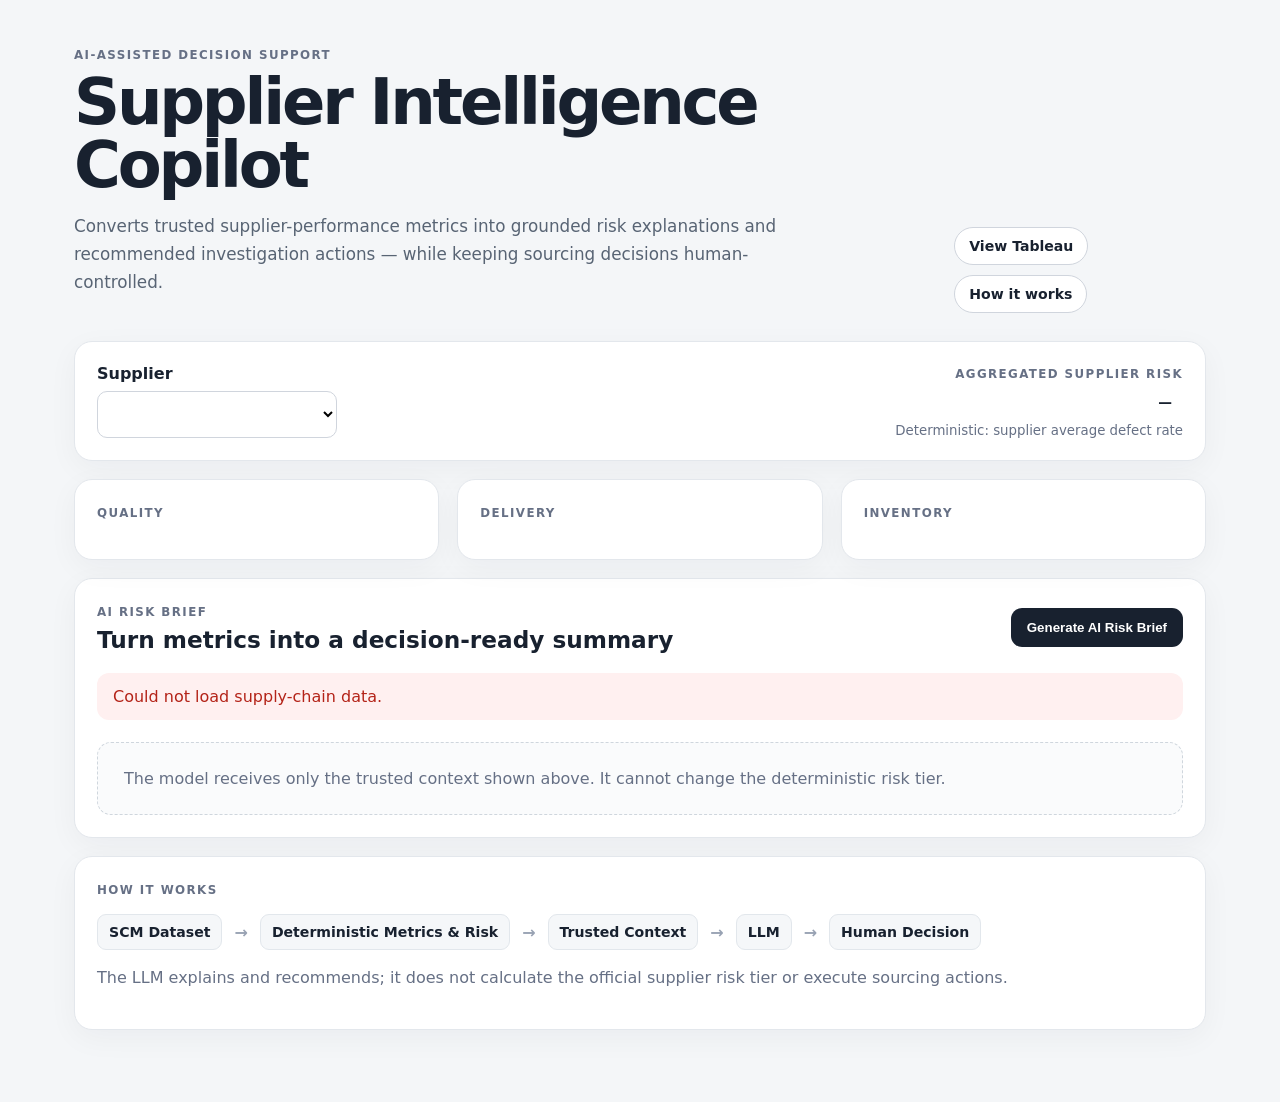
==== index.html @ 307c9f2f "Add files via upload" ====
<!doctype html>
<html lang="en">
<head>
  <meta charset="UTF-8" />
  <meta name="viewport" content="width=device-width, initial-scale=1.0" />
  <meta name="description" content="AI-assisted supplier risk decision support built on deterministic supply-chain metrics." />
  <title>Supplier Intelligence Copilot</title>
  <link rel="stylesheet" href="./app.css" />
</head>
<body>
  <main class="shell">
    <header class="hero">
      <div>
        <span class="eyebrow">AI-assisted decision support</span>
        <h1>Supplier Intelligence Copilot</h1>
        <p>Converts trusted supplier-performance metrics into grounded risk explanations and recommended investigation actions — while keeping sourcing decisions human-controlled.</p>
      </div>
      <div class="hero-links">
        <a href="https://public.tableau.com/views/InventorySupplyChainHealthMonitoringStory/Story1?:language=en-US&:sid=&:redirect=auth&:display_count=n&:origin=viz_share_link" target="_blank" rel="noreferrer">View Tableau</a>
        <a href="#how-it-works">How it works</a>
      </div>
    </header>

    <section class="panel controls">
      <label>Supplier<select id="supplierSelect"></select></label>
      <div>
        <span class="section-label">Aggregated Supplier Risk</span>
        <span id="riskTier" class="risk">—</span>
        <small>Deterministic: supplier average defect rate</small>
      </div>
    </section>

    <section class="grid three">
      <article class="panel">
        <span class="section-label">Quality</span>
        <div id="qualityMetrics" class="metric-grid"></div>
      </article>
      <article class="panel">
        <span class="section-label">Delivery</span>
        <div id="deliveryMetrics" class="metric-grid"></div>
      </article>
      <article class="panel">
        <span class="section-label">Inventory</span>
        <div id="inventoryMetrics" class="metric-grid"></div>
      </article>
    </section>

    <section class="panel copilot">
      <div class="copilot-head">
        <div>
          <span class="section-label">AI Risk Brief</span>
          <h2>Turn metrics into a decision-ready summary</h2>
        </div>
        <button id="generateButton">Generate AI Risk Brief</button>
      </div>
      <div id="errorBox" class="error hidden"></div>
      <div id="briefArea" class="placeholder">The model receives only the trusted context shown above. It cannot change the deterministic risk tier.</div>
    </section>

    <section class="panel architecture" id="how-it-works">
      <span class="section-label">How it works</span>
      <div class="flow"><span>SCM Dataset</span><b>→</b><span>Deterministic Metrics & Risk</span><b>→</b><span>Trusted Context</span><b>→</b><span>LLM</span><b>→</b><span>Human Decision</span></div>
      <p class="muted">The LLM explains and recommends; it does not calculate the official supplier risk tier or execute sourcing actions.</p>
    </section>
  </main>
  <script type="module" src="./app.js"></script>
</body>
</html>
---- app.css ----
:root{font-family:Inter,ui-sans-serif,system-ui,-apple-system,BlinkMacSystemFont,"Segoe UI",sans-serif;color:#18212f;background:#f4f6f8}*{box-sizing:border-box}body{margin:0}.shell{max-width:1180px;margin:0 auto;padding:44px 24px 72px}.hero{display:flex;justify-content:space-between;gap:32px;align-items:flex-end;margin-bottom:28px}.hero h1{margin:8px 0 12px;font-size:clamp(2.2rem,5vw,4.2rem);letter-spacing:-.05em;line-height:.98}.hero p{max-width:760px;color:#586474;font-size:1.05rem;line-height:1.65}.eyebrow,.section-label{font-size:.74rem;text-transform:uppercase;letter-spacing:.12em;font-weight:800;color:#667085}.hero-links{display:flex;gap:10px;flex-wrap:wrap}.hero-links a{text-decoration:none;color:inherit;padding:10px 14px;border:1px solid #d0d5dd;border-radius:999px;background:#fff;font-weight:700;font-size:.88rem}.panel{background:#fff;border:1px solid #e3e7ec;border-radius:18px;padding:22px;box-shadow:0 8px 30px rgba(16,24,40,.045)}.controls{display:flex;justify-content:space-between;align-items:end;gap:24px;margin-bottom:18px}.controls label{display:grid;gap:8px;font-weight:800}select{min-width:240px;font:inherit;padding:12px;border:1px solid #d0d5dd;border-radius:10px;background:#fff}.controls>div{display:grid;gap:6px;justify-items:end}.controls small{color:#667085}.risk{display:inline-flex;width:fit-content;padding:7px 11px;border-radius:999px;font-weight:900;font-size:.86rem}.risk.low{background:#e9f8ef;color:#187742}.risk.medium{background:#fff3d6;color:#8a5a00}.risk.high{background:#feecec;color:#b42318}.grid.three{display:grid;grid-template-columns:repeat(3,1fr);gap:18px;margin-bottom:18px}.metric-grid{display:grid;gap:12px;margin-top:16px}.metric{display:grid;grid-template-columns:1fr auto;gap:4px 12px;border-top:1px solid #edf0f2;padding-top:12px}.metric:first-child{border-top:0;padding-top:0}.metric-label{color:#667085}.metric strong{font-size:1.1rem}.metric small{grid-column:1/-1;color:#8a94a3;line-height:1.4}.copilot{margin-bottom:18px}.copilot-head{display:flex;align-items:center;justify-content:space-between;gap:24px}.copilot h2{margin:6px 0 0;font-size:1.45rem}button{border:0;border-radius:11px;padding:12px 16px;background:#18212f;color:#fff;font-weight:800;cursor:pointer}button:disabled{opacity:.55;cursor:wait}.placeholder{margin-top:22px;border:1px dashed #cfd6dd;border-radius:14px;padding:26px;color:#667085;background:#fafbfc}.error{margin-top:20px;padding:14px 16px;border-radius:12px;background:#fff0f0;color:#b42318}.hidden{display:none}.brief{margin-top:24px}.brief-summary{display:flex;gap:14px;align-items:flex-start;padding-bottom:20px;border-bottom:1px solid #edf0f2}.brief-summary p{margin:2px 0;line-height:1.65}.brief-columns{display:grid;grid-template-columns:1fr 1fr;gap:28px;margin-top:22px}h3{font-size:.95rem;margin:0 0 12px}.evidence-card{display:grid;gap:5px;background:#f8fafb;border:1px solid #edf0f2;padding:13px;border-radius:12px;margin-bottom:10px}.evidence-card span{color:#667085;font-size:.9rem}.actions,.limitations{margin-top:22px}.actions li,.limitations li{margin:8px 0;line-height:1.55}.human-review{display:grid;gap:4px;margin-top:24px;padding:14px 16px;border-radius:12px;background:#fff8e7;border:1px solid #f7dfa1}.human-review span{color:#6f5a23;font-size:.9rem}.architecture .flow{display:flex;gap:12px;flex-wrap:wrap;align-items:center;margin:16px 0 8px}.flow span{background:#f5f7f9;border:1px solid #e2e7ec;padding:9px 11px;border-radius:9px;font-weight:750;font-size:.88rem}.flow b{color:#98a2b3}.muted{color:#667085;line-height:1.55}@media(max-width:860px){.hero,.controls,.copilot-head{align-items:stretch;flex-direction:column}.controls>div{justify-items:start}.grid.three,.brief-columns{grid-template-columns:1fr}}
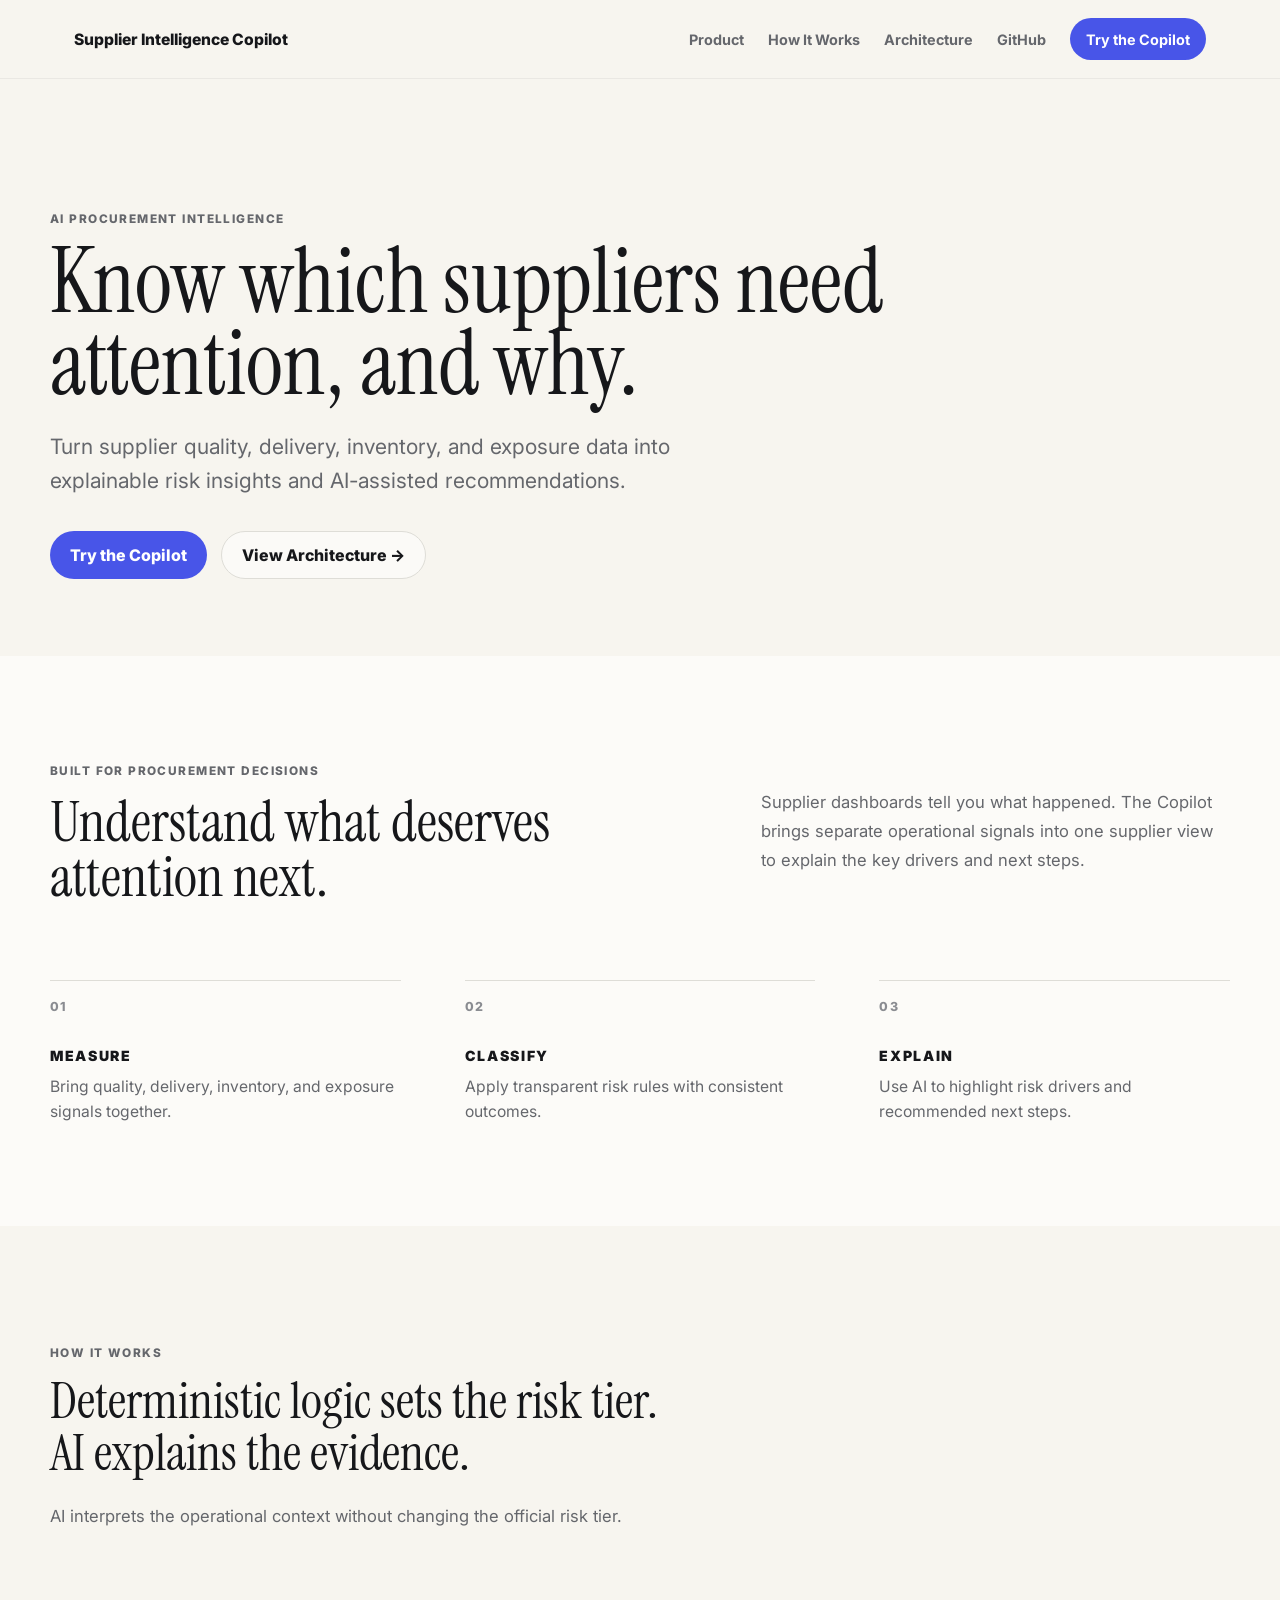
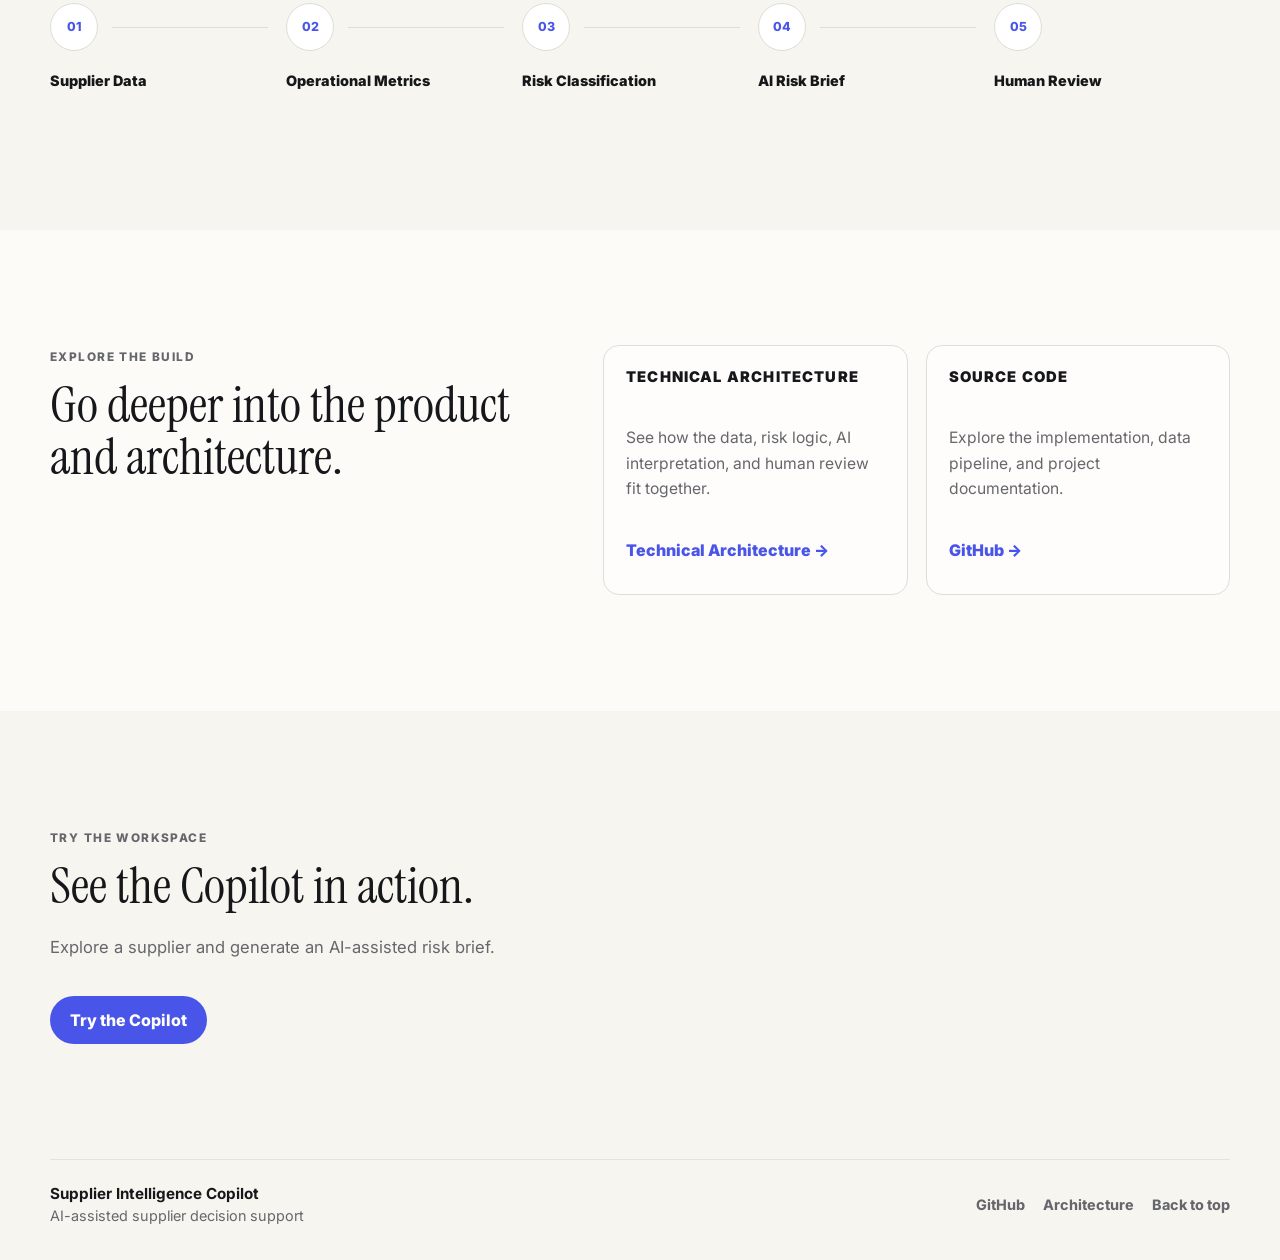
==== commit 3ab5c9ed: "Complete Phase 1 product landing page and Copilot workspace split [skip netlify]" ====
--- a/index.html
+++ b/index.html
@@ -5,64 +5,144 @@
   <meta name="viewport" content="width=device-width, initial-scale=1.0" />
   <meta name="description" content="AI-assisted supplier risk decision support built on deterministic supply-chain metrics." />
   <title>Supplier Intelligence Copilot</title>
+  <link rel="preconnect" href="https://fonts.googleapis.com" />
+  <link rel="preconnect" href="https://fonts.gstatic.com" crossorigin />
+  <link href="https://fonts.googleapis.com/css2?family=Instrument+Serif:ital@0;1&family=Inter:wght@400;500;600;700;800;900&display=swap" rel="stylesheet" />
   <link rel="stylesheet" href="./app.css" />
 </head>
 <body>
-  <main class="shell">
-    <header class="hero">
-      <div>
-        <span class="eyebrow">AI-assisted decision support</span>
-        <h1>Supplier Intelligence Copilot</h1>
-        <p>Converts trusted supplier-performance metrics into grounded risk explanations and recommended investigation actions — while keeping sourcing decisions human-controlled.</p>
+  <header class="site-header">
+    <nav class="site-nav" aria-label="Primary navigation">
+      <a class="wordmark" href="#top">Supplier Intelligence Copilot</a>
+      <div class="nav-actions">
+        <a href="#product">Product</a>
+        <a href="#how-it-works">How It Works</a>
+        <a href="https://app.notion.com/p/7-Technical-Architecture-3e1d02e1221d801fa287d18869d9af95?source=copy_link" target="_blank" rel="noreferrer">Architecture</a>
+        <a href="https://github.com/parulwalkey/supply-chain-health-monitor" target="_blank" rel="noreferrer">GitHub</a>
+        <a class="nav-cta" href="./copilot.html">Try the Copilot</a>
       </div>
-      <div class="hero-links">
-        <a href="https://public.tableau.com/views/InventorySupplyChainHealthMonitoringStory/Story1?:language=en-US&:sid=&:redirect=auth&:display_count=n&:origin=viz_share_link" target="_blank" rel="noreferrer">View Tableau</a>
-        <a href="#how-it-works">How it works</a>
-      </div>
-    </header>
+    </nav>
+  </header>
 
-    <section class="panel controls">
-      <label>Supplier<select id="supplierSelect"></select></label>
-      <div>
-        <span class="section-label">Aggregated Supplier Risk</span>
-        <span id="riskTier" class="risk">—</span>
-        <small>Deterministic: supplier average defect rate</small>
+  <main>
+    <section class="product-hero" id="top" aria-labelledby="product-title">
+      <div class="hero-inner">
+        <span class="eyebrow">AI Procurement Intelligence</span>
+        <h1 id="product-title">Know which suppliers need attention, and why.</h1>
+        <p>Turn supplier quality, delivery, inventory, and exposure data into explainable risk insights and AI-assisted recommendations.</p>
+        <div class="hero-ctas">
+          <a class="primary-cta" href="./copilot.html">Try the Copilot</a>
+          <a class="secondary-cta" href="https://app.notion.com/p/7-Technical-Architecture-3e1d02e1221d801fa287d18869d9af95?source=copy_link" target="_blank" rel="noreferrer">View Architecture →</a>
+        </div>
       </div>
     </section>
 
-    <section class="grid three">
-      <article class="panel">
-        <span class="section-label">Quality</span>
-        <div id="qualityMetrics" class="metric-grid"></div>
-      </article>
-      <article class="panel">
-        <span class="section-label">Delivery</span>
-        <div id="deliveryMetrics" class="metric-grid"></div>
-      </article>
-      <article class="panel">
-        <span class="section-label">Inventory</span>
-        <div id="inventoryMetrics" class="metric-grid"></div>
-      </article>
+    <section class="product-context" id="product" aria-labelledby="product-context-title">
+      <div class="product-context-inner">
+        <div class="product-context-heading">
+          <span class="eyebrow">Built for Procurement Decisions</span>
+          <h2 id="product-context-title">Understand what deserves attention next.</h2>
+        </div>
+        <p class="product-context-summary">Supplier dashboards tell you what happened. The Copilot brings separate operational signals into one supplier view to explain the key drivers and next steps.</p>
+
+        <ol class="product-model" aria-label="Three-step product model">
+          <li>
+            <span class="step-number" aria-hidden="true">01</span>
+            <h3>MEASURE</h3>
+            <p>Bring quality, delivery, inventory, and exposure signals together.</p>
+          </li>
+          <li>
+            <span class="step-number" aria-hidden="true">02</span>
+            <h3>CLASSIFY</h3>
+            <p>Apply transparent risk rules with consistent outcomes.</p>
+          </li>
+          <li>
+            <span class="step-number" aria-hidden="true">03</span>
+            <h3>EXPLAIN</h3>
+            <p>Use AI to highlight risk drivers and recommended next steps.</p>
+          </li>
+        </ol>
+      </div>
     </section>
 
-    <section class="panel copilot">
-      <div class="copilot-head">
-        <div>
-          <span class="section-label">AI Risk Brief</span>
-          <h2>Turn metrics into a decision-ready summary</h2>
-        </div>
-        <button id="generateButton">Generate AI Risk Brief</button>
+    <section class="landing-how" id="how-it-works" aria-labelledby="how-title">
+      <div class="landing-how-inner">
+        <span class="eyebrow">How It Works</span>
+        <h2 id="how-title">
+          <span>Deterministic logic sets the risk tier.</span>
+          <span>AI explains the evidence.</span>
+        </h2>
+        <p>AI interprets the operational context without changing the official risk tier.</p>
+        <ol class="process-flow" aria-label="Product workflow">
+          <li>
+            <span class="step-number" aria-hidden="true">01</span>
+            <span>Supplier Data</span>
+          </li>
+          <li>
+            <span class="step-number" aria-hidden="true">02</span>
+            <span>Operational Metrics</span>
+          </li>
+          <li>
+            <span class="step-number" aria-hidden="true">03</span>
+            <span>Risk Classification</span>
+          </li>
+          <li>
+            <span class="step-number" aria-hidden="true">04</span>
+            <span>AI Risk Brief</span>
+          </li>
+          <li>
+            <span class="step-number" aria-hidden="true">05</span>
+            <span>Human Review</span>
+          </li>
+        </ol>
       </div>
-      <div id="errorBox" class="error hidden"></div>
-      <div id="briefArea" class="placeholder">The model receives only the trusted context shown above. It cannot change the deterministic risk tier.</div>
     </section>
 
-    <section class="panel architecture" id="how-it-works">
-      <span class="section-label">How it works</span>
-      <div class="flow"><span>SCM Dataset</span><b>→</b><span>Deterministic Metrics & Risk</span><b>→</b><span>Trusted Context</span><b>→</b><span>LLM</span><b>→</b><span>Human Decision</span></div>
-      <p class="muted">The LLM explains and recommends; it does not calculate the official supplier risk tier or execute sourcing actions.</p>
+    <section class="artifacts-section" aria-labelledby="artifacts-title">
+      <div class="artifacts-inner">
+        <div class="section-copy">
+          <span class="eyebrow">Explore the Build</span>
+          <h2 id="artifacts-title">Go deeper into the product and architecture.</h2>
+        </div>
+        <div class="artifact-links">
+          <article class="artifact-panel">
+            <h3>Technical Architecture</h3>
+            <p>See how the data, risk logic, AI interpretation, and human review fit together.</p>
+            <a href="https://app.notion.com/p/7-Technical-Architecture-3e1d02e1221d801fa287d18869d9af95?source=copy_link" target="_blank" rel="noreferrer">Technical Architecture →</a>
+          </article>
+          <article class="artifact-panel">
+            <h3>Source Code</h3>
+            <p>Explore the implementation, data pipeline, and project documentation.</p>
+            <a href="https://github.com/parulwalkey/supply-chain-health-monitor" target="_blank" rel="noreferrer">GitHub →</a>
+          </article>
+        </div>
+      </div>
+    </section>
+
+    <section class="final-cta" aria-labelledby="final-cta-title">
+      <div class="final-cta-inner">
+        <span class="eyebrow">Try the Workspace</span>
+        <h2 id="final-cta-title">See the Copilot in action.</h2>
+        <p>Explore a supplier and generate an AI-assisted risk brief.</p>
+        <div class="hero-ctas">
+          <a class="primary-cta" href="./copilot.html">Try the Copilot</a>
+        </div>
+      </div>
     </section>
   </main>
-  <script type="module" src="./app.js"></script>
+
+  <footer class="site-footer">
+    <div class="site-footer-inner">
+      <div>
+        <strong>Supplier Intelligence Copilot</strong>
+        <span>AI-assisted supplier decision support</span>
+      </div>
+      <nav aria-label="Footer navigation">
+        <a href="https://github.com/parulwalkey/supply-chain-health-monitor" target="_blank" rel="noreferrer">GitHub</a>
+        <a href="https://app.notion.com/p/7-Technical-Architecture-3e1d02e1221d801fa287d18869d9af95?source=copy_link" target="_blank" rel="noreferrer">Architecture</a>
+        <a href="#top">Back to top</a>
+      </nav>
+    </div>
+  </footer>
 </body>
 </html>
--- a/app.css
+++ b/app.css
@@ -1 +1,1014 @@
-:root{font-family:Inter,ui-sans-serif,system-ui,-apple-system,BlinkMacSystemFont,"Segoe UI",sans-serif;color:#18212f;background:#f4f6f8}*{box-sizing:border-box}body{margin:0}.shell{max-width:1180px;margin:0 auto;padding:44px 24px 72px}.hero{display:flex;justify-content:space-between;gap:32px;align-items:flex-end;margin-bottom:28px}.hero h1{margin:8px 0 12px;font-size:clamp(2.2rem,5vw,4.2rem);letter-spacing:-.05em;line-height:.98}.hero p{max-width:760px;color:#586474;font-size:1.05rem;line-height:1.65}.eyebrow,.section-label{font-size:.74rem;text-transform:uppercase;letter-spacing:.12em;font-weight:800;color:#667085}.hero-links{display:flex;gap:10px;flex-wrap:wrap}.hero-links a{text-decoration:none;color:inherit;padding:10px 14px;border:1px solid #d0d5dd;border-radius:999px;background:#fff;font-weight:700;font-size:.88rem}.panel{background:#fff;border:1px solid #e3e7ec;border-radius:18px;padding:22px;box-shadow:0 8px 30px rgba(16,24,40,.045)}.controls{display:flex;justify-content:space-between;align-items:end;gap:24px;margin-bottom:18px}.controls label{display:grid;gap:8px;font-weight:800}select{min-width:240px;font:inherit;padding:12px;border:1px solid #d0d5dd;border-radius:10px;background:#fff}.controls>div{display:grid;gap:6px;justify-items:end}.controls small{color:#667085}.risk{display:inline-flex;width:fit-content;padding:7px 11px;border-radius:999px;font-weight:900;font-size:.86rem}.risk.low{background:#e9f8ef;color:#187742}.risk.medium{background:#fff3d6;color:#8a5a00}.risk.high{background:#feecec;color:#b42318}.grid.three{display:grid;grid-template-columns:repeat(3,1fr);gap:18px;margin-bottom:18px}.metric-grid{display:grid;gap:12px;margin-top:16px}.metric{display:grid;grid-template-columns:1fr auto;gap:4px 12px;border-top:1px solid #edf0f2;padding-top:12px}.metric:first-child{border-top:0;padding-top:0}.metric-label{color:#667085}.metric strong{font-size:1.1rem}.metric small{grid-column:1/-1;color:#8a94a3;line-height:1.4}.copilot{margin-bottom:18px}.copilot-head{display:flex;align-items:center;justify-content:space-between;gap:24px}.copilot h2{margin:6px 0 0;font-size:1.45rem}button{border:0;border-radius:11px;padding:12px 16px;background:#18212f;color:#fff;font-weight:800;cursor:pointer}button:disabled{opacity:.55;cursor:wait}.placeholder{margin-top:22px;border:1px dashed #cfd6dd;border-radius:14px;padding:26px;color:#667085;background:#fafbfc}.error{margin-top:20px;padding:14px 16px;border-radius:12px;background:#fff0f0;color:#b42318}.hidden{display:none}.brief{margin-top:24px}.brief-summary{display:flex;gap:14px;align-items:flex-start;padding-bottom:20px;border-bottom:1px solid #edf0f2}.brief-summary p{margin:2px 0;line-height:1.65}.brief-columns{display:grid;grid-template-columns:1fr 1fr;gap:28px;margin-top:22px}h3{font-size:.95rem;margin:0 0 12px}.evidence-card{display:grid;gap:5px;background:#f8fafb;border:1px solid #edf0f2;padding:13px;border-radius:12px;margin-bottom:10px}.evidence-card span{color:#667085;font-size:.9rem}.actions,.limitations{margin-top:22px}.actions li,.limitations li{margin:8px 0;line-height:1.55}.human-review{display:grid;gap:4px;margin-top:24px;padding:14px 16px;border-radius:12px;background:#fff8e7;border:1px solid #f7dfa1}.human-review span{color:#6f5a23;font-size:.9rem}.architecture .flow{display:flex;gap:12px;flex-wrap:wrap;align-items:center;margin:16px 0 8px}.flow span{background:#f5f7f9;border:1px solid #e2e7ec;padding:9px 11px;border-radius:9px;font-weight:750;font-size:.88rem}.flow b{color:#98a2b3}.muted{color:#667085;line-height:1.55}@media(max-width:860px){.hero,.controls,.copilot-head{align-items:stretch;flex-direction:column}.controls>div{justify-items:start}.grid.three,.brief-columns{grid-template-columns:1fr}}
+:root {
+  --bg-main: #f7f5ef;
+  --bg-card: #ffffff;
+  --bg-soft: #efeee8;
+  --text-primary: #16171a;
+  --text-secondary: #65676c;
+  --text-muted: #8a8c91;
+  --border: #deddd7;
+  --accent: #4855e8;
+  --accent-hover: #3946d4;
+  --accent-soft: #eef0ff;
+  --success: #217a5b;
+  --success-soft: #e8f4ef;
+  --warning: #a86f13;
+  --warning-soft: #fbf1d7;
+  --danger: #b8483f;
+  --danger-soft: #faeae8;
+  --radius-sm: 10px;
+  --radius-md: 16px;
+  --radius-lg: 24px;
+  --content-width: 1180px;
+  --section-y: clamp(76px, 10vw, 132px);
+  --space-sm: 10px;
+  --space-md: 18px;
+  --space-lg: 32px;
+  --shadow-subtle: 0 16px 42px rgba(22, 23, 26, 0.06);
+  --font-display: "Instrument Serif", Georgia, serif;
+  --font-interface: "Inter", ui-sans-serif, system-ui, -apple-system, BlinkMacSystemFont, "Segoe UI", sans-serif;
+  color: var(--text-primary);
+  background: var(--bg-main);
+  font-family: var(--font-interface);
+  scroll-behavior: smooth;
+  scroll-padding-top: 96px;
+}
+
+* {
+  box-sizing: border-box;
+}
+
+body {
+  margin: 0;
+  background: var(--bg-main);
+  color: var(--text-primary);
+  font-family: var(--font-interface);
+}
+
+a {
+  color: inherit;
+}
+
+a:focus-visible,
+button:focus-visible,
+select:focus-visible {
+  outline: 3px solid rgba(72, 85, 232, 0.3);
+  outline-offset: 3px;
+}
+
+.site-header {
+  position: sticky;
+  top: 0;
+  z-index: 10;
+  border-bottom: 1px solid rgba(222, 221, 215, 0.52);
+  background: rgba(247, 245, 239, 0.92);
+  backdrop-filter: blur(14px);
+}
+
+.site-nav {
+  display: flex;
+  align-items: center;
+  justify-content: space-between;
+  gap: var(--space-md);
+  max-width: var(--content-width);
+  margin: 0 auto;
+  padding: 18px 24px;
+}
+
+.wordmark {
+  flex: 0 0 auto;
+  text-decoration: none;
+  font-size: 0.98rem;
+  font-weight: 800;
+  letter-spacing: 0;
+}
+
+.nav-actions {
+  display: flex;
+  align-items: center;
+  justify-content: flex-end;
+  gap: clamp(12px, 2vw, 24px);
+  font-size: 0.9rem;
+  font-weight: 700;
+}
+
+.nav-actions a {
+  min-height: 40px;
+  display: inline-flex;
+  align-items: center;
+  text-decoration: none;
+  color: var(--text-secondary);
+  transition: color 160ms ease, background 160ms ease, border-color 160ms ease;
+}
+
+.nav-actions a:hover {
+  color: var(--text-primary);
+}
+
+.nav-actions .nav-cta {
+  min-height: 42px;
+  padding: 0 16px;
+  border-radius: 999px;
+  background: var(--accent);
+  color: #ffffff;
+}
+
+.nav-actions .nav-cta:hover {
+  background: var(--accent-hover);
+  color: #ffffff;
+}
+
+.product-hero {
+  padding: var(--section-y) 24px clamp(48px, 6vw, 78px);
+}
+
+.hero-inner {
+  max-width: var(--content-width);
+  margin: 0 auto;
+}
+
+.product-hero h1 {
+  max-width: 880px;
+  margin: 14px 0 24px;
+  color: var(--text-primary);
+  font-family: var(--font-display);
+  font-size: clamp(3.6rem, 7vw, 6.25rem);
+  font-weight: 400;
+  letter-spacing: 0;
+  line-height: 0.92;
+}
+
+.product-hero p {
+  max-width: 660px;
+  margin: 0;
+  color: var(--text-secondary);
+  font-size: clamp(1.08rem, 1.8vw, 1.32rem);
+  line-height: 1.6;
+}
+
+.hero-ctas {
+  display: flex;
+  flex-wrap: wrap;
+  gap: 14px;
+  margin-top: 34px;
+}
+
+.primary-cta,
+.secondary-cta {
+  min-height: 48px;
+  display: inline-flex;
+  align-items: center;
+  justify-content: center;
+  border-radius: 999px;
+  padding: 0 20px;
+  text-decoration: none;
+  font-weight: 800;
+}
+
+.primary-cta {
+  background: var(--accent);
+  color: #ffffff;
+}
+
+.primary-cta:hover {
+  background: var(--accent-hover);
+}
+
+.secondary-cta {
+  border: 1px solid var(--border);
+  background: rgba(255, 255, 255, 0.48);
+  color: var(--text-primary);
+}
+
+.secondary-cta:hover {
+  border-color: #c8c7c0;
+  background: var(--bg-card);
+}
+
+.product-context {
+  padding: clamp(64px, 8vw, 104px) 24px;
+  background: #fcfbf8;
+  scroll-margin-top: 96px;
+}
+
+.product-context-inner {
+  display: grid;
+  grid-template-columns: minmax(0, 1.35fr) minmax(0, 1fr);
+  column-gap: clamp(32px, 6vw, 80px);
+  align-items: center;
+  max-width: var(--content-width);
+  margin: 0 auto;
+}
+
+.product-context h2 {
+  max-width: 1120px;
+  margin: 16px 0 0;
+  color: var(--text-primary);
+  font-family: var(--font-display);
+  font-size: clamp(2.7rem, 4.6vw, 3.5rem);
+  font-weight: 400;
+  letter-spacing: 0;
+  line-height: 0.98;
+}
+
+.product-context h2 span {
+  display: block;
+}
+
+.product-context-summary {
+  max-width: 760px;
+  margin: 0;
+  color: var(--text-secondary);
+  font-size: clamp(1rem, 1.3vw, 1.12rem);
+  line-height: 1.75;
+}
+
+.product-model {
+  grid-column: 1 / -1;
+  display: grid;
+  grid-template-columns: repeat(3, 1fr);
+  gap: clamp(28px, 5vw, 72px);
+  margin: clamp(44px, 7vw, 76px) 0 0;
+  padding: 0;
+  list-style: none;
+}
+
+.product-model li {
+  border-top: 1px solid var(--border);
+  padding-top: 18px;
+}
+
+.step-number {
+  display: block;
+  margin-bottom: 34px;
+  color: var(--text-muted);
+  font-size: 0.78rem;
+  font-weight: 800;
+  letter-spacing: 0.12em;
+}
+
+.product-model h3 {
+  margin: 0 0 10px;
+  color: var(--text-primary);
+  font-size: 0.88rem;
+  font-weight: 900;
+  letter-spacing: 0.12em;
+  line-height: 1.2;
+  text-transform: uppercase;
+}
+
+.product-model p {
+  margin: 0;
+  color: var(--text-secondary);
+  font-size: 0.98rem;
+  line-height: 1.55;
+}
+
+.landing-how {
+  padding: clamp(72px, 9vw, 116px) 24px;
+  scroll-margin-top: 96px;
+}
+
+.landing-how-inner {
+  max-width: var(--content-width);
+  margin: 0 auto;
+}
+
+.landing-how h2 {
+  max-width: 880px;
+  margin: 14px 0 24px;
+  color: var(--text-primary);
+  font-family: var(--font-display);
+  font-size: clamp(2.25rem, 4vw, 3.45rem);
+  font-weight: 400;
+  letter-spacing: 0;
+  line-height: 1;
+}
+
+.landing-how h2 span {
+  display: block;
+}
+
+.landing-how-inner > p,
+.section-copy p,
+.final-cta p {
+  max-width: 760px;
+  margin: 0;
+  color: var(--text-secondary);
+  font-size: clamp(1rem, 1.3vw, 1.12rem);
+  line-height: 1.75;
+}
+
+.process-flow {
+  display: grid;
+  grid-template-columns: repeat(5, 1fr);
+  gap: 0;
+  margin: clamp(44px, 7vw, 72px) 0 0;
+  padding: 0;
+  list-style: none;
+}
+
+.process-flow li {
+  position: relative;
+  min-height: 112px;
+  padding: 0 18px 0 0;
+}
+
+.process-flow li:not(:last-child)::after {
+  content: "";
+  position: absolute;
+  top: 24px;
+  left: 62px;
+  right: 18px;
+  border-top: 1px solid var(--border);
+}
+
+.process-flow .step-number {
+  display: flex;
+  align-items: center;
+  justify-content: center;
+  width: 48px;
+  height: 48px;
+  margin-bottom: 20px;
+  border: 1px solid var(--border);
+  border-radius: 50%;
+  background: var(--bg-card);
+  color: var(--accent);
+  letter-spacing: 0;
+}
+
+.process-flow li > span:last-child {
+  display: block;
+  max-width: 150px;
+  color: var(--text-primary);
+  font-size: 0.9rem;
+  font-weight: 850;
+  line-height: 1.35;
+}
+
+.artifacts-section {
+  padding: clamp(72px, 9vw, 116px) 24px;
+  background: #fcfbf8;
+}
+
+.artifacts-inner {
+  display: grid;
+  grid-template-columns: minmax(0, 0.85fr) minmax(0, 1.15fr);
+  gap: clamp(44px, 7vw, 92px);
+  max-width: var(--content-width);
+  margin: 0 auto;
+}
+
+.section-copy h2,
+.final-cta h2 {
+  max-width: 760px;
+  margin: 14px 0 22px;
+  color: var(--text-primary);
+  font-family: var(--font-display);
+  font-size: clamp(2.25rem, 4vw, 3.45rem);
+  font-weight: 400;
+  letter-spacing: 0;
+  line-height: 1;
+}
+
+.artifact-links {
+  display: grid;
+  grid-template-columns: 1fr 1fr;
+  gap: 18px;
+}
+
+.artifact-panel {
+  display: flex;
+  min-height: 250px;
+  flex-direction: column;
+  justify-content: space-between;
+  gap: 24px;
+  padding: 22px;
+  border: 1px solid var(--border);
+  border-radius: var(--radius-md);
+  background: rgba(255, 255, 255, 0.46);
+}
+
+.artifact-panel h3 {
+  margin: 0 0 12px;
+  color: var(--text-primary);
+  font-size: 0.92rem;
+  font-weight: 900;
+  letter-spacing: 0.08em;
+  line-height: 1.25;
+  text-transform: uppercase;
+}
+
+.artifact-panel p {
+  margin: 0;
+  color: var(--text-secondary);
+  font-size: 0.98rem;
+  line-height: 1.65;
+}
+
+.artifact-panel a {
+  width: fit-content;
+  min-height: 44px;
+  display: inline-flex;
+  align-items: center;
+  color: var(--accent);
+  font-weight: 850;
+  text-decoration: none;
+}
+
+.artifact-panel a:hover {
+  color: var(--accent-hover);
+}
+
+.final-cta {
+  padding: clamp(72px, 9vw, 116px) 24px;
+}
+
+.final-cta-inner {
+  max-width: var(--content-width);
+  margin: 0 auto;
+}
+
+.site-footer {
+  padding: 0 24px 36px;
+}
+
+.site-footer-inner {
+  display: flex;
+  align-items: center;
+  justify-content: space-between;
+  gap: 24px;
+  max-width: var(--content-width);
+  margin: 0 auto;
+  padding-top: 24px;
+  border-top: 1px solid rgba(222, 221, 215, 0.72);
+  color: var(--text-secondary);
+}
+
+.site-footer strong,
+.site-footer span {
+  display: block;
+}
+
+.site-footer strong {
+  color: var(--text-primary);
+  font-size: 0.95rem;
+}
+
+.site-footer span {
+  margin-top: 4px;
+  font-size: 0.9rem;
+}
+
+.site-footer nav {
+  display: flex;
+  flex-wrap: wrap;
+  justify-content: flex-end;
+  gap: 18px;
+  font-size: 0.9rem;
+  font-weight: 750;
+}
+
+.site-footer a {
+  min-height: 36px;
+  display: inline-flex;
+  align-items: center;
+  text-decoration: none;
+  color: var(--text-secondary);
+}
+
+.site-footer a:hover {
+  color: var(--text-primary);
+}
+
+.copilot-shell {
+  padding-top: clamp(44px, 6vw, 72px);
+}
+
+.app-intro {
+  max-width: 760px;
+  margin-bottom: 28px;
+}
+
+.app-intro h1 {
+  margin: 8px 0 12px;
+  font-family: var(--font-display);
+  font-size: clamp(2.7rem, 5vw, 4.25rem);
+  font-weight: 400;
+  letter-spacing: 0;
+  line-height: 0.98;
+}
+
+.app-intro p {
+  margin: 0;
+  color: var(--text-secondary);
+  font-size: 1.05rem;
+  line-height: 1.65;
+}
+
+.shell {
+  max-width: var(--content-width);
+  margin: 0 auto;
+  padding: 44px 24px 72px;
+  scroll-margin-top: 96px;
+}
+
+.hero {
+  display: flex;
+  justify-content: space-between;
+  gap: var(--space-lg);
+  align-items: flex-end;
+  margin-bottom: 28px;
+}
+
+.hero h1 {
+  margin: 8px 0 12px;
+  font-size: clamp(2.2rem, 5vw, 4.2rem);
+  letter-spacing: 0;
+  line-height: 0.98;
+}
+
+.hero p {
+  max-width: 760px;
+  color: var(--text-secondary);
+  font-size: 1.05rem;
+  line-height: 1.65;
+}
+
+.eyebrow,
+.section-label {
+  font-size: 0.74rem;
+  text-transform: uppercase;
+  letter-spacing: 0.12em;
+  font-weight: 800;
+  color: var(--text-secondary);
+}
+
+.hero-links {
+  display: flex;
+  gap: var(--space-sm);
+  flex-wrap: wrap;
+}
+
+.hero-links a {
+  text-decoration: none;
+  color: inherit;
+  padding: 10px 14px;
+  border: 1px solid var(--border);
+  border-radius: 999px;
+  background: var(--bg-card);
+  font-weight: 700;
+  font-size: 0.88rem;
+}
+
+.panel {
+  background: var(--bg-card);
+  border: 1px solid var(--border);
+  border-radius: var(--radius-md);
+  padding: 22px;
+  box-shadow: var(--shadow-subtle);
+}
+
+.controls {
+  display: flex;
+  justify-content: space-between;
+  align-items: end;
+  gap: 24px;
+  margin-bottom: 18px;
+}
+
+.controls label {
+  display: grid;
+  gap: 8px;
+  font-weight: 800;
+}
+
+select {
+  min-width: 240px;
+  font: inherit;
+  padding: 12px;
+  color: var(--text-primary);
+  border: 1px solid var(--border);
+  border-radius: var(--radius-sm);
+  background: var(--bg-card);
+}
+
+.controls > div {
+  display: grid;
+  gap: 6px;
+  justify-items: end;
+}
+
+.controls small {
+  color: var(--text-secondary);
+}
+
+.risk {
+  display: inline-flex;
+  width: fit-content;
+  padding: 7px 11px;
+  border-radius: 999px;
+  font-weight: 900;
+  font-size: 0.86rem;
+}
+
+.risk.low {
+  background: var(--success-soft);
+  color: var(--success);
+}
+
+.risk.medium {
+  background: var(--warning-soft);
+  color: var(--warning);
+}
+
+.risk.high {
+  background: var(--danger-soft);
+  color: var(--danger);
+}
+
+.grid.three {
+  display: grid;
+  grid-template-columns: repeat(3, 1fr);
+  gap: 18px;
+  margin-bottom: 18px;
+}
+
+.metric-grid {
+  display: grid;
+  gap: 12px;
+  margin-top: 16px;
+}
+
+.metric {
+  display: grid;
+  grid-template-columns: 1fr auto;
+  gap: 4px 12px;
+  border-top: 1px solid var(--border);
+  padding-top: 12px;
+}
+
+.metric:first-child {
+  border-top: 0;
+  padding-top: 0;
+}
+
+.metric-label {
+  color: var(--text-secondary);
+}
+
+.metric strong {
+  font-size: 1.1rem;
+}
+
+.metric small {
+  grid-column: 1 / -1;
+  color: var(--text-muted);
+  line-height: 1.4;
+}
+
+.copilot {
+  margin-bottom: 18px;
+}
+
+.copilot-head {
+  display: flex;
+  align-items: center;
+  justify-content: space-between;
+  gap: 24px;
+}
+
+.copilot h2 {
+  margin: 6px 0 0;
+  font-size: 1.45rem;
+}
+
+button {
+  border: 0;
+  border-radius: var(--radius-sm);
+  padding: 12px 16px;
+  background: var(--accent);
+  color: #ffffff;
+  font-weight: 800;
+  cursor: pointer;
+}
+
+button:hover {
+  background: var(--accent-hover);
+}
+
+button:disabled {
+  opacity: 0.55;
+  cursor: wait;
+}
+
+.placeholder {
+  margin-top: 22px;
+  border: 1px dashed #ccc9c0;
+  border-radius: var(--radius-md);
+  padding: 26px;
+  color: var(--text-secondary);
+  background: #fbfaf7;
+}
+
+.error {
+  margin-top: 20px;
+  padding: 14px 16px;
+  border-radius: var(--radius-sm);
+  background: var(--danger-soft);
+  color: var(--danger);
+}
+
+.hidden {
+  display: none;
+}
+
+.brief {
+  margin-top: 24px;
+}
+
+.brief-summary {
+  display: flex;
+  gap: 14px;
+  align-items: flex-start;
+  padding-bottom: 20px;
+  border-bottom: 1px solid #eceae3;
+}
+
+.brief-summary p {
+  margin: 2px 0;
+  line-height: 1.65;
+}
+
+.brief-columns {
+  display: grid;
+  grid-template-columns: 1fr 1fr;
+  gap: 28px;
+  margin-top: 22px;
+}
+
+h3 {
+  font-size: 0.95rem;
+  margin: 0 0 12px;
+}
+
+.evidence-card {
+  display: grid;
+  gap: 5px;
+  background: #fbfaf7;
+  border: 1px solid #eceae3;
+  padding: 13px;
+  border-radius: 12px;
+  margin-bottom: 10px;
+}
+
+.evidence-card span {
+  color: var(--text-secondary);
+  font-size: 0.9rem;
+}
+
+.actions,
+.limitations {
+  margin-top: 22px;
+}
+
+.actions li,
+.limitations li {
+  margin: 8px 0;
+  line-height: 1.55;
+}
+
+.human-review {
+  display: grid;
+  gap: 4px;
+  margin-top: 24px;
+  padding: 14px 16px;
+  border-radius: 12px;
+  background: #fff8e7;
+  border: 1px solid #f7dfa1;
+}
+
+.human-review span {
+  color: #6f5a23;
+  font-size: 0.9rem;
+}
+
+.architecture {
+  scroll-margin-top: 96px;
+}
+
+.architecture .flow {
+  display: flex;
+  gap: 12px;
+  flex-wrap: wrap;
+  align-items: center;
+  margin: 16px 0 8px;
+}
+
+.flow span {
+  background: var(--bg-soft);
+  border: 1px solid var(--border);
+  padding: 9px 11px;
+  border-radius: 9px;
+  font-weight: 750;
+  font-size: 0.88rem;
+}
+
+.flow b {
+  color: var(--text-muted);
+}
+
+.muted {
+  color: var(--text-secondary);
+  line-height: 1.55;
+}
+
+@media (prefers-reduced-motion: reduce) {
+  :root {
+    scroll-behavior: auto;
+  }
+
+  .nav-actions a {
+    transition: none;
+  }
+}
+
+@media (max-width: 1100px) {
+  .artifacts-inner {
+    grid-template-columns: 1fr;
+  }
+}
+
+@media (max-width: 860px) {
+  .site-nav {
+    align-items: flex-start;
+    flex-direction: column;
+  }
+
+  .nav-actions {
+    width: 100%;
+    justify-content: flex-start;
+    flex-wrap: wrap;
+    gap: 8px 16px;
+  }
+
+  .nav-actions a {
+    min-height: 36px;
+  }
+
+  .nav-actions .nav-cta {
+    min-height: 40px;
+  }
+
+  .product-hero {
+    padding-top: 68px;
+  }
+
+  .product-hero h1 {
+    font-size: clamp(3rem, 11vw, 4.8rem);
+  }
+
+  .product-context-inner {
+    grid-template-columns: 1fr;
+    row-gap: 24px;
+  }
+
+  .product-context h2 {
+    font-size: clamp(2.35rem, 8vw, 3.8rem);
+  }
+
+  .product-model {
+    grid-template-columns: 1fr;
+    gap: 28px;
+    margin-top: 20px;
+  }
+
+  .landing-how h2 {
+    font-size: clamp(2.1rem, 7vw, 3rem);
+  }
+
+  .process-flow {
+    grid-template-columns: 1fr;
+    gap: 0;
+  }
+
+  .process-flow li {
+    min-height: 0;
+    display: grid;
+    grid-template-columns: 48px 1fr;
+    align-items: center;
+    gap: 18px;
+    padding: 18px 0;
+  }
+
+  .process-flow li:not(:last-child)::after {
+    top: 66px;
+    bottom: -18px;
+    left: 24px;
+    right: auto;
+    border-top: 0;
+    border-left: 1px solid var(--border);
+  }
+
+  .process-flow .step-number {
+    margin-bottom: 0;
+  }
+
+  .process-flow li > span:last-child {
+    max-width: none;
+  }
+
+  .artifacts-inner {
+    grid-template-columns: 1fr;
+  }
+
+  .artifact-links {
+    grid-template-columns: 1fr;
+  }
+
+  .step-number {
+    margin-bottom: 22px;
+  }
+
+  .hero,
+  .controls,
+  .copilot-head {
+    align-items: stretch;
+    flex-direction: column;
+  }
+
+  .controls > div {
+    justify-items: start;
+  }
+
+  .grid.three,
+  .brief-columns {
+    grid-template-columns: 1fr;
+  }
+}
+
+@media (max-width: 520px) {
+  :root {
+    scroll-padding-top: 150px;
+  }
+
+  .site-nav,
+  .product-hero,
+  .product-context,
+  .landing-how,
+  .artifacts-section,
+  .final-cta,
+  .site-footer,
+  .shell {
+    padding-left: 18px;
+    padding-right: 18px;
+  }
+
+  .wordmark {
+    max-width: 240px;
+  }
+
+  .nav-actions a:not(.nav-cta) {
+    font-size: 0.84rem;
+  }
+
+  .product-hero h1 {
+    font-size: clamp(2.55rem, 13vw, 3.45rem);
+  }
+
+  .product-context h2 {
+    font-size: clamp(2.05rem, 10vw, 2.85rem);
+  }
+
+  .app-intro h1 {
+    font-size: clamp(2.4rem, 11vw, 3.1rem);
+  }
+
+  .section-copy h2,
+  .final-cta h2 {
+    font-size: clamp(2.05rem, 10vw, 2.85rem);
+  }
+
+  .artifact-panel {
+    min-height: 0;
+  }
+
+  .site-footer-inner {
+    align-items: flex-start;
+    flex-direction: column;
+  }
+
+  .site-footer nav {
+    justify-content: flex-start;
+  }
+
+  .hero-ctas,
+  .primary-cta,
+  .secondary-cta {
+    width: 100%;
+  }
+
+  select {
+    min-width: 0;
+    width: 100%;
+  }
+}
